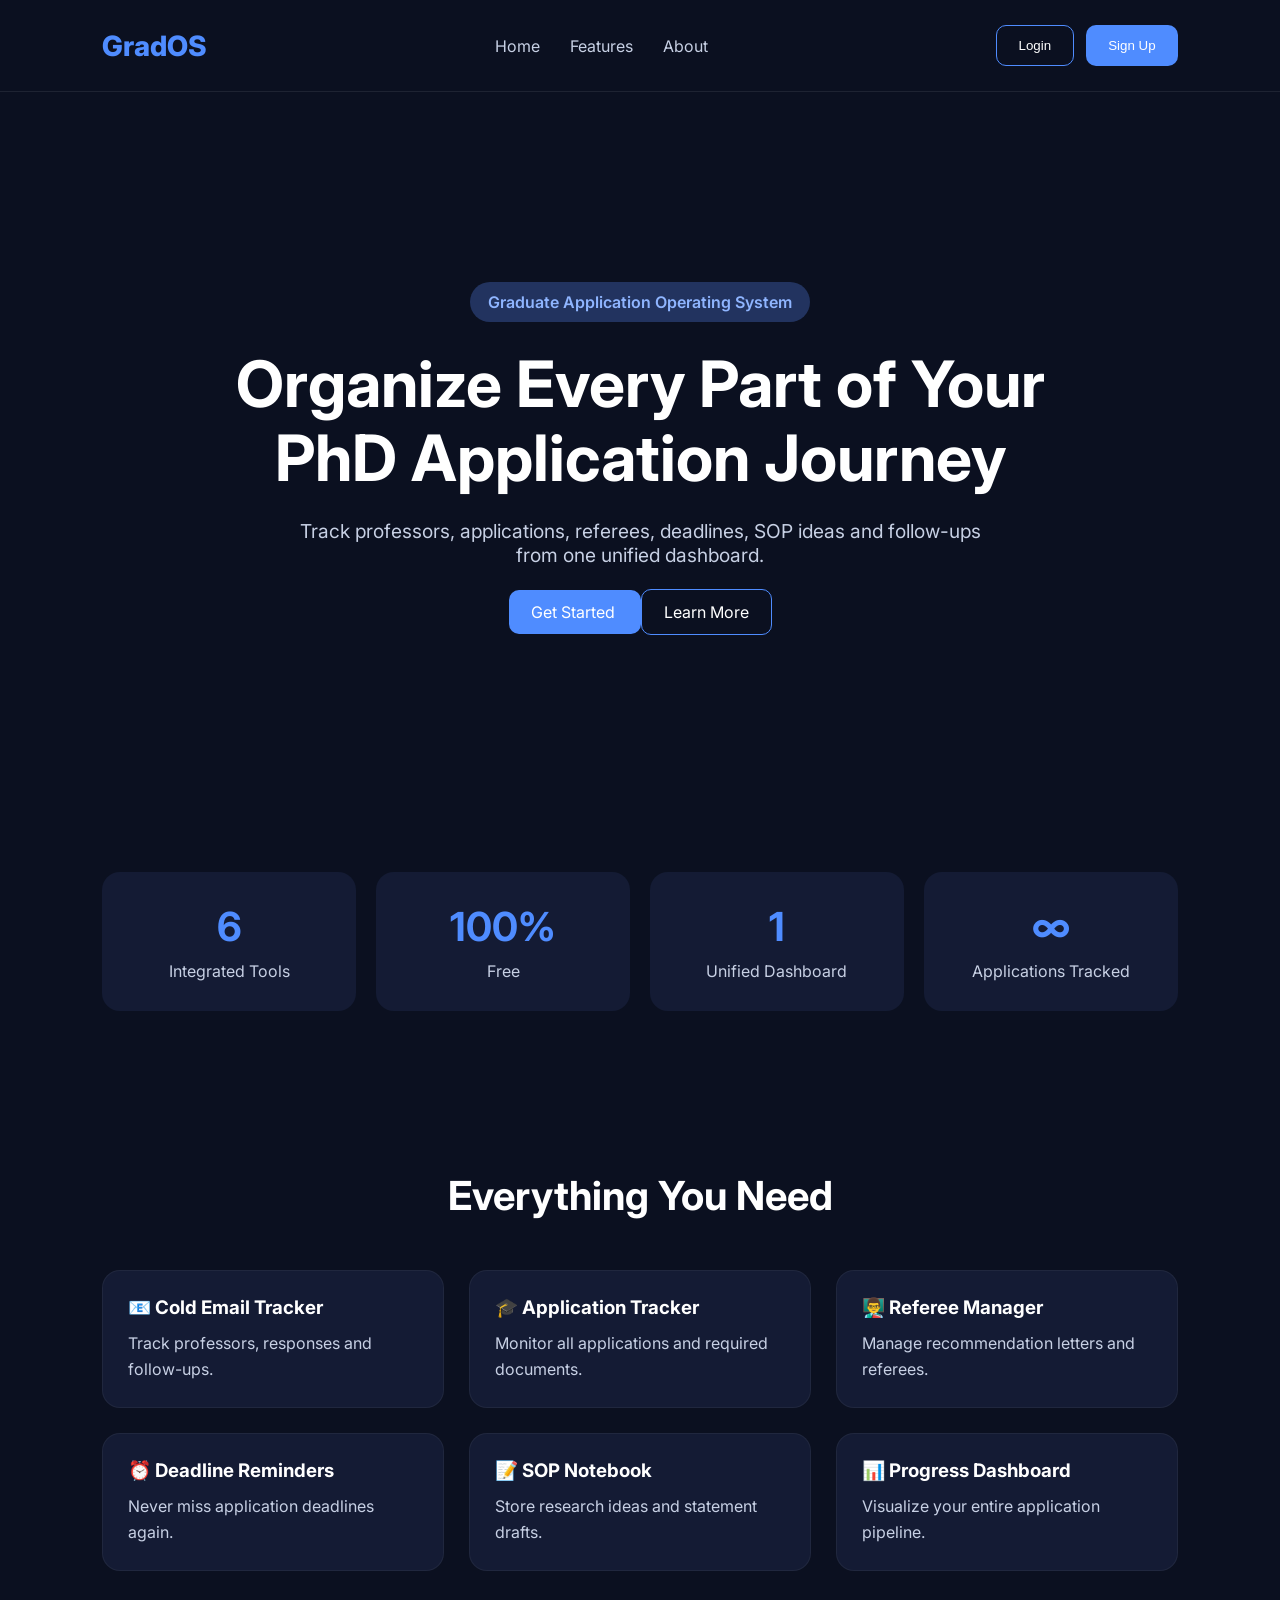
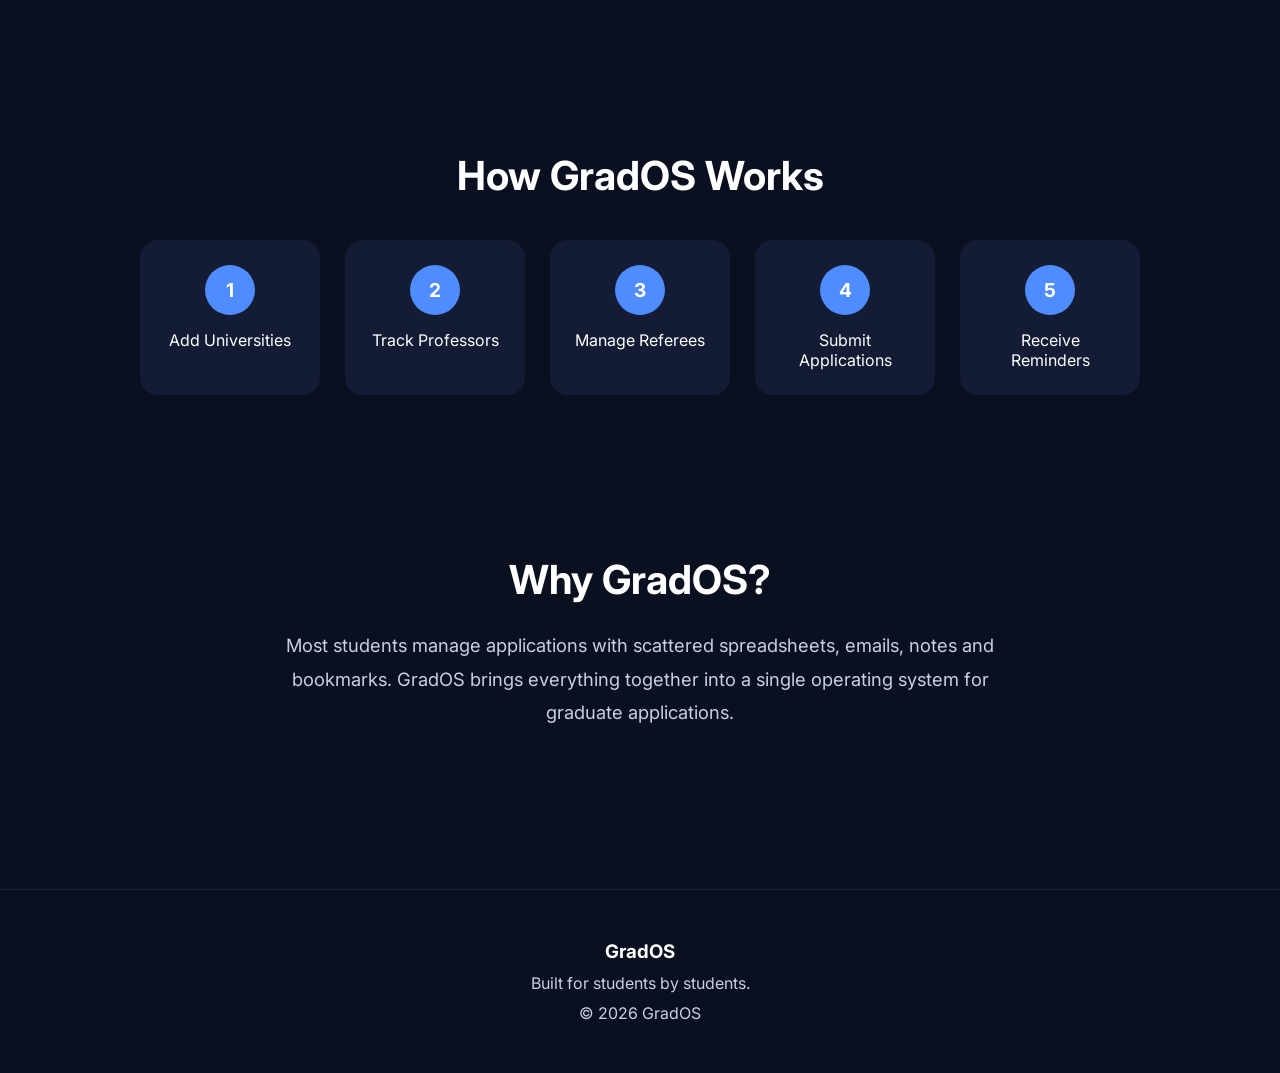
==== index.html @ ea934027 "Add files via upload" ====
<!DOCTYPE html>
<html lang="en">

<head>
    <meta charset="UTF-8">
    <meta name="viewport" content="width=device-width, initial-scale=1.0">
    <title>GradOS</title>

    <link rel="stylesheet" href="styles.css">

    <link href="https://fonts.googleapis.com/css2?family=Inter:wght@300;400;500;600;700;800&display=swap"
        rel="stylesheet">
</head>

<body>

    <!-- NAVBAR -->

    <nav class="navbar">

        <div class="logo">
            GradOS
        </div>

        <ul class="nav-links">
            <li><a href="#">Home</a></li>
            <li><a href="#features">Features</a></li>
            <li><a href="#">About</a></li>
        </ul>

        <div class="nav-buttons">
            <button class="btn-secondary">Login</button>
            <button class="btn-primary">Sign Up</button>
        </div>

    </nav>

    <!-- HERO -->

    <section class="hero">

        <div class="hero-content">

            <span class="badge">Graduate Application Operating System</span>

            <h1>
                Organize Every Part of Your
                PhD Application Journey
            </h1>

            <p>
                Track professors, applications, referees, deadlines,
                SOP ideas and follow-ups from one unified dashboard.
            </p>

                <a href="welcome.html" class="btn-primary">
                 Get Started
                </a>
                <a href="#features" class="btn-secondary">
                 Learn More
                </a>
            </div>

        </div>

    </section>



    <section class="stats-showcase">

        <div class="stat-box">
            <h2>6</h2>
            <p>Integrated Tools</p>
        </div>

        <div class="stat-box">
            <h2>100%</h2>
            <p>Free</p>
        </div>

        <div class="stat-box">
            <h2>1</h2>
            <p>Unified Dashboard</p>
        </div>

        <div class="stat-box">
            <h2>∞</h2>
            <p>Applications Tracked</p>
        </div>

    </section>

    

    <!-- FEATURES -->

    <section id="features" class="features">

        <h2>Everything You Need</h2>

        <div class="feature-grid">

            <div class="card">
                <h3>📧 Cold Email Tracker</h3>
                <p>Track professors, responses and follow-ups.</p>
            </div>

            <div class="card">
                <h3>🎓 Application Tracker</h3>
                <p>Monitor all applications and required documents.</p>
            </div>

            <div class="card">
                <h3>👨‍🏫 Referee Manager</h3>
                <p>Manage recommendation letters and referees.</p>
            </div>

            <div class="card">
                <h3>⏰ Deadline Reminders</h3>
                <p>Never miss application deadlines again.</p>
            </div>

            <div class="card">
                <h3>📝 SOP Notebook</h3>
                <p>Store research ideas and statement drafts.</p>
            </div>

            <div class="card">
                <h3>📊 Progress Dashboard</h3>
                <p>Visualize your entire application pipeline.</p>
            </div>

        </div>

    </section>



    <!-- WORKFLOW -->

    <section class="workflow">

        <h2>How GradOS Works</h2>

        <div class="steps">

            <div class="step">
                <span>1</span>
                <p>Add Universities</p>
            </div>

            <div class="step">
                <span>2</span>
                <p>Track Professors</p>
            </div>

            <div class="step">
                <span>3</span>
                <p>Manage Referees</p>
            </div>

            <div class="step">
                <span>4</span>
                <p>Submit Applications</p>
            </div>

            <div class="step">
                <span>5</span>
                <p>Receive Reminders</p>
            </div>

        </div>

    </section>
    <section class="why-grados">

        <h2>Why GradOS?</h2>

        <p>

        Most students manage applications with scattered spreadsheets,
        emails, notes and bookmarks.

        GradOS brings everything together into a single operating system
        for graduate applications.

    </p>

</section>

    <!-- FOOTER -->

    <footer>

        <h3>GradOS</h3>

        <p>
            Built for students by students.
        </p>

        <p>
            © 2026 GradOS
        </p>

    </footer>

</body>

</html>
---- styles.css ----
*{
    margin:0;
    padding:0;
    box-sizing:border-box;
}

body{
    font-family:'Inter',sans-serif;
    background:#0b1020;
    color:white;
}

.navbar{
    display:flex;
    justify-content:space-between;
    align-items:center;
    padding:25px 8%;
    border-bottom:1px solid rgba(255,255,255,0.08);
}

.logo{
    font-size:28px;
    font-weight:800;
    color:#4f8cff;
}

.nav-links{
    display:flex;
    gap:30px;
    list-style:none;
}

.nav-links a{
    text-decoration:none;
    color:#c7d0e4;
}

.nav-buttons{
    display:flex;
    gap:12px;
}

.btn-primary{
    background:#4f8cff;
    color:white;
    border:none;
    padding:12px 22px;
    border-radius:10px;
    cursor:pointer;
}

.btn-secondary{
    background:transparent;
    color:white;
    border:1px solid #4f8cff;
    padding:12px 22px;
    border-radius:10px;
    cursor:pointer;
}

.hero{
    min-height:80vh;
    display:flex;
    justify-content:center;
    align-items:center;
    text-align:center;
    padding:40px;
}

.hero-content{
    max-width:900px;
}

.badge{
    display:inline-block;
    background:#162443;
    color:#8fb5ff;
    padding:10px 18px;
    border-radius:50px;
    margin-bottom:25px;
}

.hero h1{
    font-size:4rem;
    line-height:1.1;
    margin-bottom:25px;
}

.hero p{
    font-size:1.2rem;
    color:#b6c1d8;
    margin-bottom:30px;
}

.hero-buttons{
    display:flex;
    justify-content:center;
    gap:15px;
}

.features{
    padding:100px 8%;
}

.features h2{
    text-align:center;
    margin-bottom:50px;
    font-size:2.5rem;
}

.feature-grid{
    display:grid;
    grid-template-columns:repeat(auto-fit,minmax(280px,1fr));
    gap:25px;
}

.card{
    background:#141b34;
    padding:30px;
    border-radius:18px;
    transition:0.3s;
}

.card:hover{
    transform:translateY(-5px);
}

.card h3{
    margin-bottom:15px;
}

.card p{
    color:#b6c1d8;
}

.workflow{
    padding:100px 8%;
    text-align:center;
}

.workflow h2{
    margin-bottom:50px;
    font-size:2.5rem;
}

.steps{
    display:flex;
    justify-content:center;
    gap:25px;
    flex-wrap:wrap;
}

.step{
    background:#141b34;
    padding:25px;
    width:180px;
    border-radius:15px;
}

.step span{
    display:inline-flex;
    align-items:center;
    justify-content:center;
    width:50px;
    height:50px;
    border-radius:50%;
    background:#4f8cff;
    font-weight:bold;
    margin-bottom:15px;
}

footer{
    padding:50px;
    text-align:center;
    border-top:1px solid rgba(255,255,255,0.08);
    color:#b6c1d8;
}

footer h3{
    color:white;
    margin-bottom:10px;
}
.dashboard{
padding:50px 8%;
}

.dashboard h1{
margin-bottom:40px;
}

.stats-grid{
display:grid;
grid-template-columns:repeat(auto-fit,minmax(220px,1fr));
gap:20px;
margin-bottom:50px;
}

.stat-card{
background:#141b34;
padding:30px;
border-radius:15px;
}

.stat-card h2{
font-size:2.5rem;
margin-bottom:10px;
}

.module-grid{
display:grid;
grid-template-columns:repeat(auto-fit,minmax(250px,1fr));
gap:20px;
}

.module-card{
background:#141b34;
padding:30px;
border-radius:15px;
cursor:pointer;
transition:0.3s;
}

.module-card:hover{
transform:translateY(-5px);
}
.page-container{
padding:50px 8%;
}

.page-header{
display:flex;
justify-content:space-between;
align-items:center;
margin-bottom:30px;
}

.page-header h1{
font-size:2.5rem;
margin-bottom:8px;
}

.page-header p{
color:#b6c1d8;
}

.app-form{
background:#141b34;
padding:25px;
border-radius:16px;
display:flex;
gap:15px;
flex-wrap:wrap;
margin-bottom:30px;
}

.app-form input,
.app-form select{
background:#0b1020;
border:1px solid #2a355d;
color:white;
padding:12px;
border-radius:10px;
}

.hidden{
display:none;
}

.table-wrapper{
background:#141b34;
border-radius:16px;
overflow:hidden;
}

table{
width:100%;
border-collapse:collapse;
}

th{
text-align:left;
padding:20px;
background:#1b2547;
}

td{
padding:20px;
border-top:1px solid rgba(255,255,255,0.05);
}

tr:hover{
background:#1a2240;
}
.module-card{
background:#141b34;
padding:30px;
border-radius:15px;
cursor:pointer;
transition:0.3s;
text-decoration:none;
color:white;
display:block;
}

.module-card:hover{
transform:translateY(-5px);
}
.status{
padding:6px 12px;
border-radius:999px;
font-size:0.85rem;
font-weight:600;
}

.waiting{
background:#1f3a5f;
color:#7fb5ff;
}

.positive{
background:#1f4d34;
color:#5cff96;
}

.negative{
background:#5c2222;
color:#ff8080;
}

.followup{
background:#5a4414;
color:#ffd76b;
}
.notes-grid{
display:grid;
grid-template-columns:
repeat(auto-fit,minmax(320px,1fr));
gap:20px;
}

.note-card{
background:#141b34;
padding:25px;
border-radius:16px;
}

.note-card h3{
margin-bottom:10px;
}

.note-card p{
margin-top:15px;
color:#c7d0e4;
line-height:1.6;
white-space:pre-wrap;
}

.note-university{
display:inline-block;
background:#22335f;
padding:6px 12px;
border-radius:999px;
font-size:0.85rem;
color:#8fb5ff;
}

textarea{
width:100%;
background:#0b1020;
border:1px solid #2a355d;
color:white;
padding:15px;
border-radius:10px;
resize:vertical;
}

.delete-btn{
margin-top:15px;
background:#c0392b;
border:none;
padding:10px 15px;
border-radius:8px;
color:white;
cursor:pointer;
}
/* ===================================
   APPLICATIONS V2
=================================== */

.applications-grid{
display:grid;
grid-template-columns:
repeat(auto-fit,minmax(420px,1fr));
gap:25px;
margin-top:30px;
}

.application-card{
background:#141b34;
padding:25px;
border-radius:18px;
border:1px solid rgba(255,255,255,0.05);
transition:0.3s;
}

.application-card:hover{
transform:translateY(-4px);
}

.card-top{
display:flex;
justify-content:space-between;
align-items:center;
margin-bottom:15px;
}

.card-top h3{
font-size:1.4rem;
margin-bottom:5px;
}

.card-top p{
color:#b6c1d8;
}

.status-badge{
background:#22335f;
color:#8fb5ff;
padding:8px 14px;
border-radius:999px;
font-size:0.85rem;
font-weight:600;
}

.deadline{
color:#c7d0e4;
margin-bottom:15px;
}

/* ===================================
   PROGRESS BAR
=================================== */

.progress-bar{
height:12px;
background:#0b1020;
border-radius:999px;
overflow:hidden;
margin-bottom:10px;
}

.progress-fill{
height:100%;
background:#4f8cff;
border-radius:999px;
transition:0.5s;
}

.progress-text{
font-size:0.9rem;
color:#b6c1d8;
margin-bottom:20px;
}

/* ===================================
   CARD BUTTONS
=================================== */

.card-buttons{
display:flex;
gap:10px;
margin-bottom:15px;
}

.card-buttons button{
cursor:pointer;
}

/* ===================================
   DETAILS
=================================== */

.details-section{
display:none;
margin-top:15px;
padding-top:15px;
border-top:1px solid rgba(255,255,255,0.08);
}

.detail-row{
display:flex;
justify-content:space-between;
padding:10px 0;
border-bottom:1px solid rgba(255,255,255,0.05);
}

.detail-row span:first-child{
font-weight:600;
}

.detail-row span:last-child{
color:#8fb5ff;
}

/* ===================================
   DELETE BUTTON
=================================== */

.delete-btn{
background:#c0392b;
border:none;
padding:12px 18px;
border-radius:10px;
color:white;
font-weight:600;
cursor:pointer;
transition:0.3s;
}

.delete-btn:hover{
background:#a93226;
}

/* ===================================
   FORM IMPROVEMENTS
=================================== */

.app-form label{
width:100%;
font-weight:600;
margin-top:10px;
color:#c7d0e4;
}

.app-form select{
background:#0b1020;
border:1px solid #2a355d;
color:white;
padding:12px;
border-radius:10px;
min-width:220px;
}

.app-form input{
min-width:220px;
}

/* ===================================
   MOBILE
=================================== */

@media(max-width:768px){

.card-top{
flex-direction:column;
align-items:flex-start;
gap:10px;
}

.card-buttons{
flex-direction:column;
}

.applications-grid{
grid-template-columns:1fr;
}

}
/* ==================================
   DEADLINES PAGE
================================== */

.deadlines-grid{
display:grid;
grid-template-columns:
repeat(auto-fit,minmax(320px,1fr));
gap:20px;
margin-top:30px;
}

.deadline-card{
background:#141b34;
padding:25px;
border-radius:16px;
border-left:6px solid #4f8cff;
transition:0.3s;
}

.deadline-card:hover{
transform:translateY(-4px);
}

.deadline-card h3{
margin-bottom:10px;
font-size:1.2rem;
}

.deadline-card p{
margin-bottom:8px;
color:#c7d0e4;
}

.deadline-card span{
display:inline-block;
margin-top:10px;
font-weight:600;
}

/* ==================================
   OVERDUE
================================== */

.deadline-overdue{
border-left:6px solid #e74c3c;
}

.deadline-overdue span{
color:#ff6b6b;
}

/* ==================================
   THIS WEEK
================================== */

.deadline-week{
border-left:6px solid #f39c12;
}

.deadline-week span{
color:#ffd166;
}

/* ==================================
   NORMAL
================================== */

.deadline-normal{
border-left:6px solid #2ecc71;
}

.deadline-normal span{
color:#5cff96;
}

/* ==================================
   MOBILE
================================== */

@media(max-width:768px){

.deadlines-grid{
grid-template-columns:1fr;
}

}

.finder-grid{
display:grid;
grid-template-columns:
repeat(auto-fit,minmax(300px,1fr));
gap:20px;
margin-top:30px;
}

.finder-card{
background:#141b34;
padding:25px;
border-radius:16px;
text-decoration:none;
color:white;
transition:0.3s;
border:1px solid rgba(255,255,255,0.05);
}

.finder-card:hover{
transform:translateY(-5px);
}

.finder-card h3{
margin-bottom:10px;
}

.finder-card p{
color:#b6c1d8;
}

/* ==================================
   LANDING PAGE STATS
================================== */

.stats-showcase{
display:grid;
grid-template-columns:
repeat(auto-fit,minmax(220px,1fr));
gap:20px;
padding:60px 8%;
}

.stat-box{
background:#141b34;
padding:30px;
border-radius:18px;
text-align:center;
transition:0.3s;
}

.stat-box:hover{
transform:translateY(-5px);
}

.stat-box h2{
font-size:2.5rem;
margin-bottom:10px;
color:#4f8cff;
}

.stat-box p{
color:#c7d0e4;
font-size:1rem;
}

/* ==================================
   WHY GRADOS
================================== */

.why-grados{
padding:80px 10%;
text-align:center;
max-width:1000px;
margin:auto;
}

.why-grados h2{
font-size:2.5rem;
margin-bottom:25px;
}

.why-grados p{
font-size:1.15rem;
line-height:1.8;
color:#c7d0e4;
}

/* ==================================
   FEATURE CARDS IMPROVEMENT
================================== */

.card{
background:#141b34;
padding:25px;
border-radius:18px;
transition:0.3s;
border:1px solid rgba(255,255,255,0.05);
}

.card:hover{
transform:translateY(-6px);
}

.card h3{
margin-bottom:12px;
}

.card p{
color:#c7d0e4;
line-height:1.6;
}

/* ==================================
   HERO IMPROVEMENTS
================================== */

.hero{
padding:120px 8%;
text-align:center;
}

.hero-content{
max-width:850px;
margin:auto;
}

.hero h1{
font-size:4rem;
line-height:1.15;
margin-bottom:25px;
}

.hero p{
font-size:1.2rem;
color:#c7d0e4;
max-width:700px;
margin:auto;
margin-bottom:35px;
}

.badge{
display:inline-block;
padding:10px 18px;
background:#22335f;
border-radius:999px;
color:#8fb5ff;
margin-bottom:25px;
font-weight:600;
}

/* ==================================
   BUTTONS
================================== */

.hero-buttons{
display:flex;
justify-content:center;
gap:15px;
flex-wrap:wrap;
}

.btn-primary,
.btn-secondary{
text-decoration:none;
}

/* ==================================
   WORKFLOW
================================== */

.workflow{
padding:80px 8%;
text-align:center;
}

.workflow h2{
margin-bottom:40px;
}

.steps{
display:flex;
justify-content:center;
gap:25px;
flex-wrap:wrap;
}

.step{
background:#141b34;
padding:25px;
border-radius:18px;
width:180px;
}

.step span{
display:flex;
align-items:center;
justify-content:center;
width:50px;
height:50px;
border-radius:50%;
background:#4f8cff;
font-weight:700;
font-size:1.2rem;
margin:auto;
margin-bottom:15px;
}

/* ==================================
   FOOTER
================================== */

footer{
margin-top:80px;
padding:50px;
text-align:center;
border-top:1px solid rgba(255,255,255,0.08);
}

footer p{
color:#c7d0e4;
margin-top:10px;
}

/* ==================================
   MOBILE
================================== */

@media(max-width:768px){

.hero h1{
font-size:2.5rem;
}

.hero p{
font-size:1rem;
}

.stats-showcase{
grid-template-columns:1fr 1fr;
}

.steps{
flex-direction:column;
align-items:center;
}

.step{
width:100%;
max-width:300px;
}

}
/* ==============================
   WELCOME PAGE
============================== */

.welcome-container{
min-height:100vh;
display:flex;
justify-content:center;
align-items:center;
padding:20px;
}

.welcome-card{
background:#141b34;
padding:40px;
border-radius:20px;
width:100%;
max-width:500px;
text-align:center;
}

.welcome-card h1{
margin-bottom:15px;
}

.welcome-card p{
margin-bottom:25px;
color:#c7d0e4;
}

.welcome-card input{
width:100%;
padding:14px;
margin-bottom:15px;
border-radius:10px;
border:1px solid #2a355d;
background:#0b1020;
color:white;
font-size:1rem;
}

.welcome-card button{
width:100%;
margin-top:10px;
}

/* ==============================
   USER EMAIL
============================== */

#userEmailDisplay{
color:#8fb5ff;
margin-top:10px;
margin-bottom:20px;
}
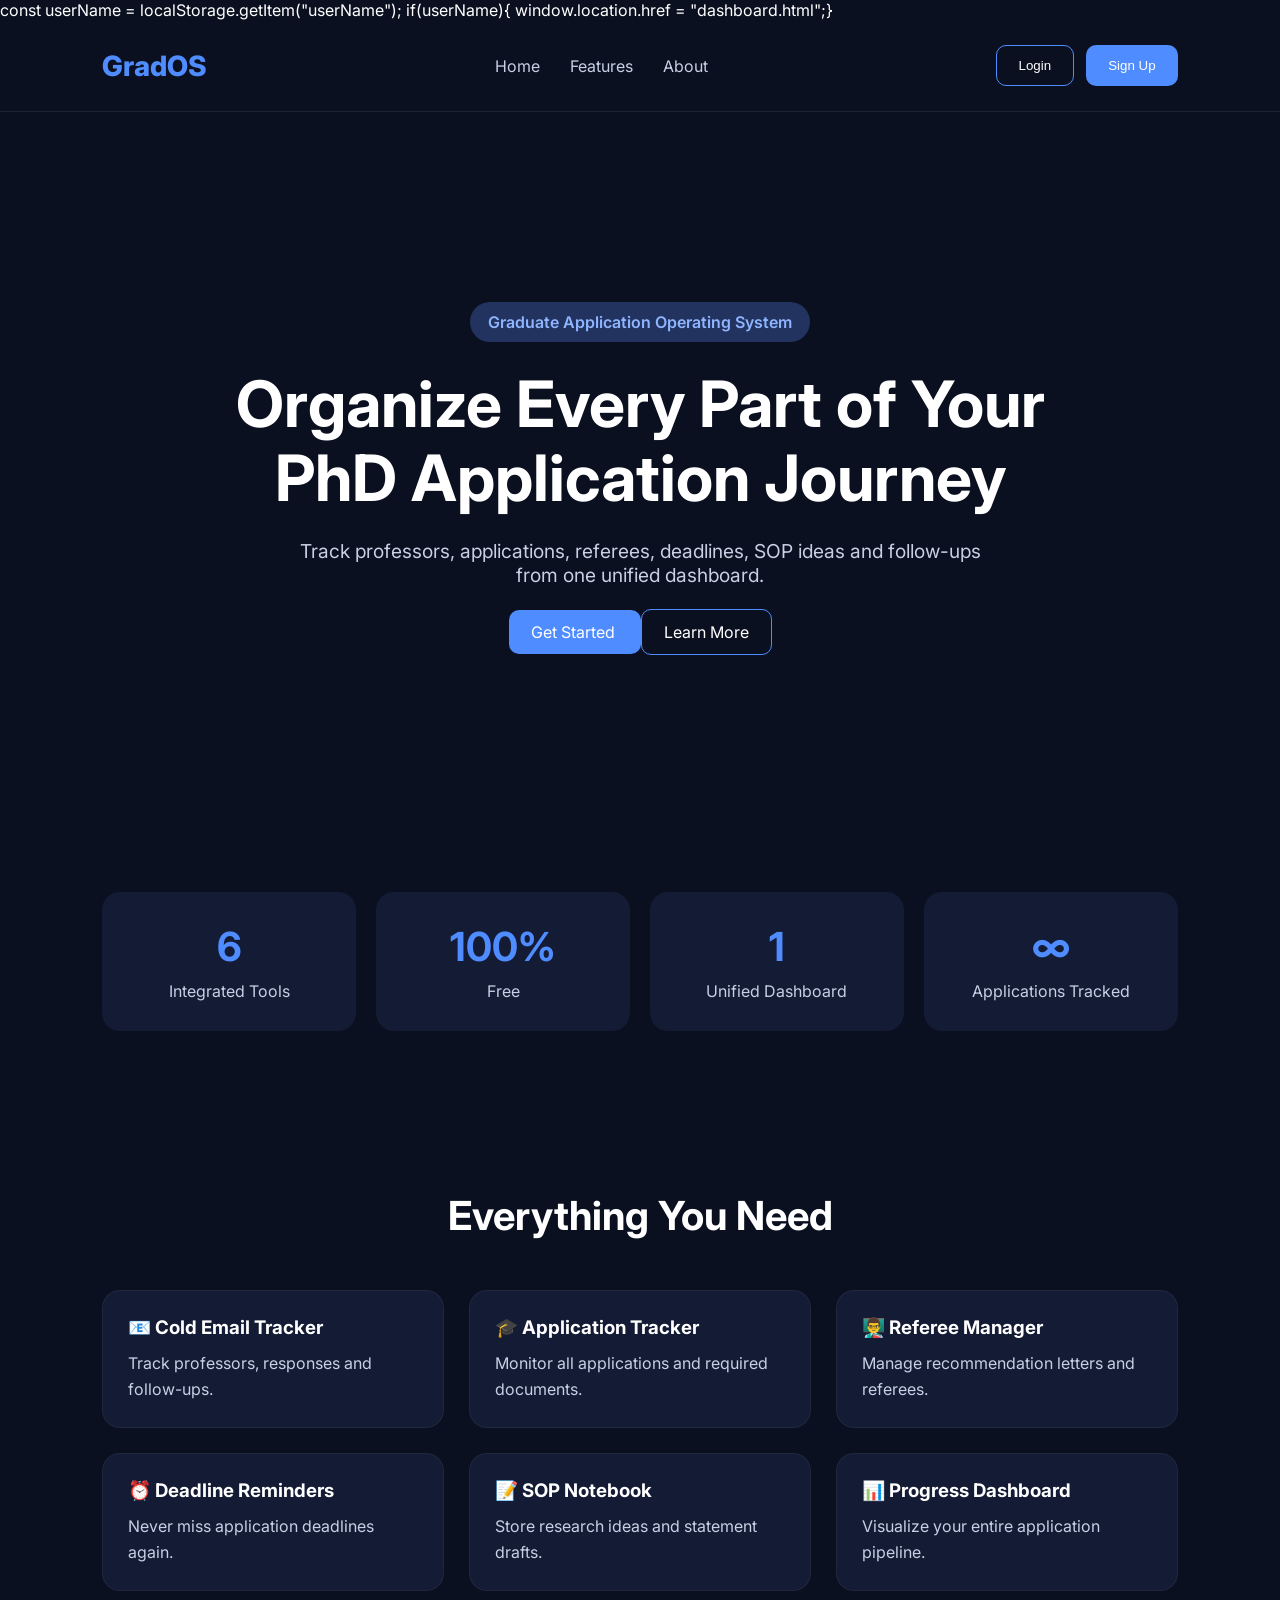
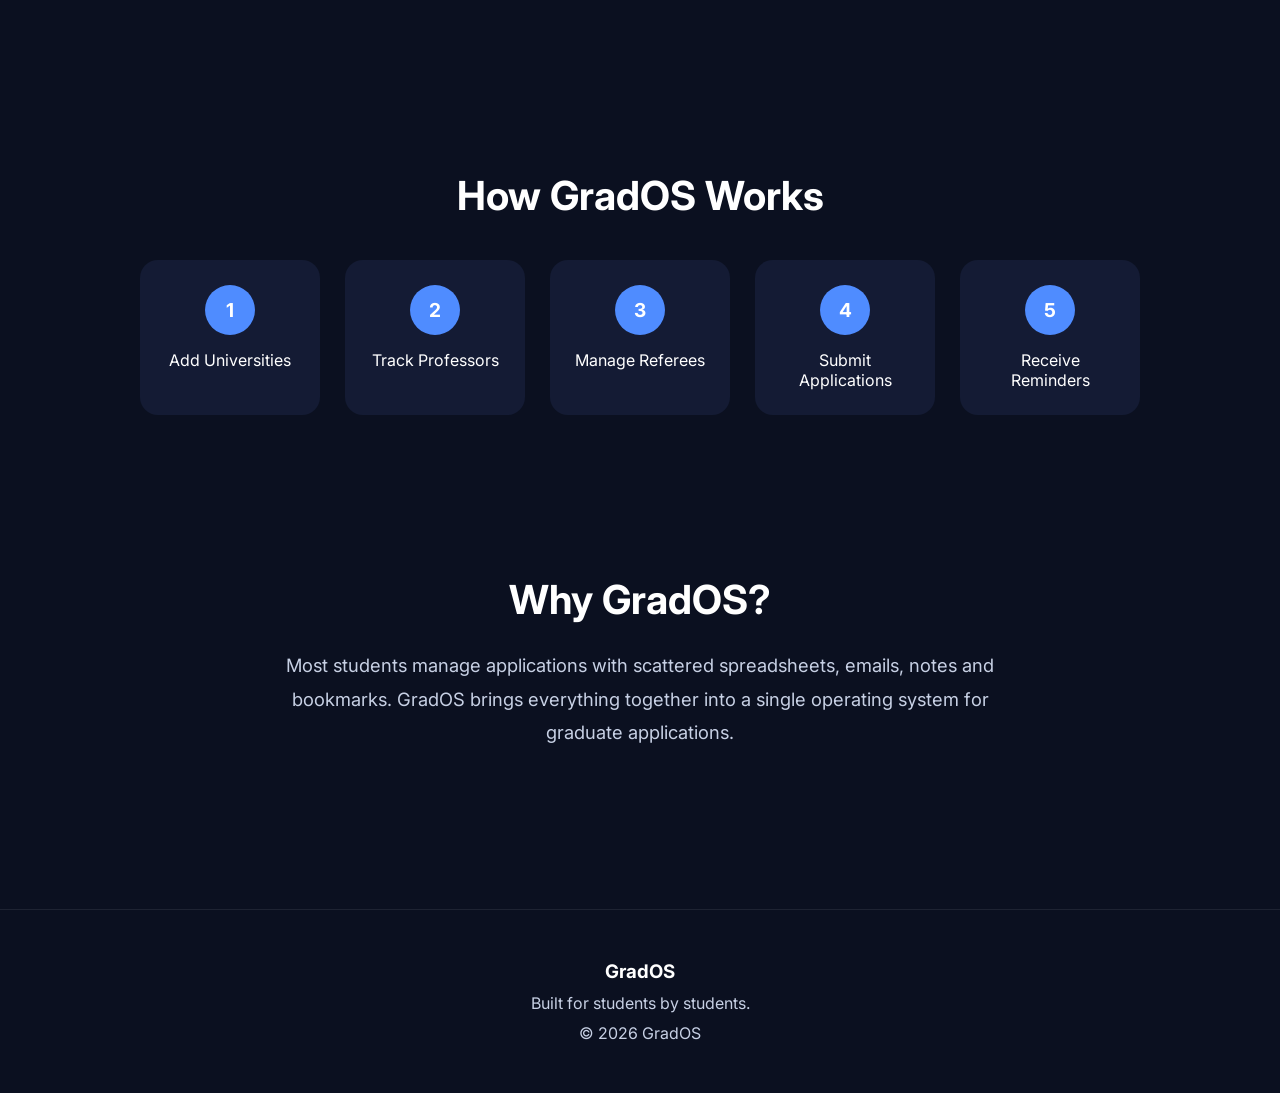
==== commit 33840e7b: "Update index.html" ====
--- a/index.html
+++ b/index.html
@@ -1,5 +1,6 @@
 <!DOCTYPE html>
 <html lang="en">
+
 
 <head>
     <meta charset="UTF-8">
@@ -10,8 +11,30 @@
 
     <link href="https://fonts.googleapis.com/css2?family=Inter:wght@300;400;500;600;700;800&display=swap"
         rel="stylesheet">
-</head>
-
+<!-- Google Analytics -->
+<script async src="https://www.googletagmanager.com/gtag/js?id=G-93NNV4VVHM"></script>
+<script>
+window.dataLayer = window.dataLayer || [];
+
+function gtag(){
+dataLayer.push(arguments);
+}
+
+gtag('js', new Date());
+
+gtag('config', 'G-93NNV4VVHM');
+
+console.log("Analytics Loaded");
+</script>
+
+const userName =
+localStorage.getItem("userName");
+
+if(userName){
+window.location.href =
+"dashboard.html";}
+
+</script>
 <body>
 
     <!-- NAVBAR -->
@@ -207,4 +230,4 @@
 
 </body>
 
-</html>+</html>
--- a/styles.css
+++ b/styles.css
@@ -960,4 +960,256 @@
 color:#8fb5ff;
 margin-top:10px;
 margin-bottom:20px;
-}+}
+
+/* ==========================
+   GLOBAL SEARCH
+========================== */
+
+.search-section{
+margin-bottom:30px;
+}
+
+#globalSearch{
+width:100%;
+padding:15px;
+border-radius:12px;
+border:none;
+background:#141b34;
+color:white;
+font-size:1rem;
+}
+
+#searchResults{
+margin-top:15px;
+display:flex;
+flex-direction:column;
+gap:10px;
+}
+
+.search-result{
+background:#141b34;
+padding:15px;
+border-radius:12px;
+border-left:4px solid #4f8cff;
+}
+
+.search-result h4{
+margin-bottom:5px;
+}
+
+.search-result p{
+color:#c7d0e4;
+}
+/* ==========================
+   SEARCH SECTION
+========================== */
+
+.search-section{
+display:flex;
+gap:12px;
+margin-bottom:25px;
+align-items:center;
+flex-wrap:wrap;
+}
+
+#globalSearch{
+flex:1;
+padding:14px 18px;
+border:none;
+border-radius:12px;
+background:#141b34;
+color:white;
+font-size:1rem;
+outline:none;
+}
+
+#globalSearch:focus{
+box-shadow:0 0 0 2px #4f8cff;
+}
+
+#searchBtn{
+padding:14px 24px;
+border:none;
+border-radius:12px;
+background:linear-gradient(
+135deg,
+#4f8cff,
+#6ca7ff
+);
+color:white;
+font-weight:600;
+font-size:1rem;
+cursor:pointer;
+transition:0.3s;
+}
+
+#searchBtn:hover{
+transform:translateY(-2px);
+box-shadow:
+0 8px 20px rgba(79,140,255,0.35);
+}
+
+#searchBtn:active{
+transform:scale(0.97);
+}
+/* ==========================
+   SETTINGS PAGE
+========================== */
+
+.settings-card{
+max-width:600px;
+margin:30px auto;
+background:#141b34;
+padding:30px;
+border-radius:16px;
+}
+
+.settings-card label{
+display:block;
+margin-top:15px;
+margin-bottom:8px;
+font-weight:600;
+}
+
+.settings-card input{
+width:100%;
+padding:14px;
+border:none;
+border-radius:10px;
+background:#0d1428;
+color:white;
+font-size:1rem;
+margin-bottom:10px;
+}
+
+.settings-card button{
+margin-top:15px;
+width:100%;
+}
+.fee-display{
+margin-top:8px;
+font-weight:600;
+color:#4f8cff;
+}
+
+/* =====================
+   QUOTE CARD
+===================== */
+
+.quote-card{
+
+background:#141b34;
+
+padding:20px;
+
+border-radius:16px;
+
+margin-bottom:25px;
+
+}
+
+.quote-card h3{
+
+margin-bottom:10px;
+
+}
+
+.quote-card p{
+
+font-size:1.05rem;
+
+line-height:1.6;
+
+color:#d5dff7;
+
+}
+.chart-card{
+
+background:#141b34;
+
+padding:25px;
+
+border-radius:16px;
+
+margin-top:25px;
+
+margin-bottom:25px;
+
+}
+
+.chart-card h3{
+
+margin-bottom:20px;
+
+}
+
+#applicationsChart{
+
+max-height:350px;
+
+}
+.logo-container{
+display:flex;
+align-items:center;
+gap:12px;
+}
+
+.dashboard-logo{
+width:42px;
+height:42px;
+object-fit:contain;
+}
+
+.logo-text{
+font-size:1.8rem;
+font-weight:700;
+color:#4f8cff;
+}
+.support-section{
+
+display:grid;
+
+grid-template-columns:
+repeat(
+auto-fit,
+minmax(300px,1fr)
+);
+
+gap:20px;
+
+margin-top:30px;
+
+}
+
+.support-card{
+
+background:#141b34;
+
+padding:25px;
+
+border-radius:16px;
+
+transition:0.3s;
+
+}
+
+.support-card:hover{
+
+transform:translateY(-3px);
+
+}
+
+.support-card h3{
+
+margin-bottom:15px;
+
+}
+
+.support-card p{
+
+color:#d5dff7;
+
+line-height:1.6;
+
+}
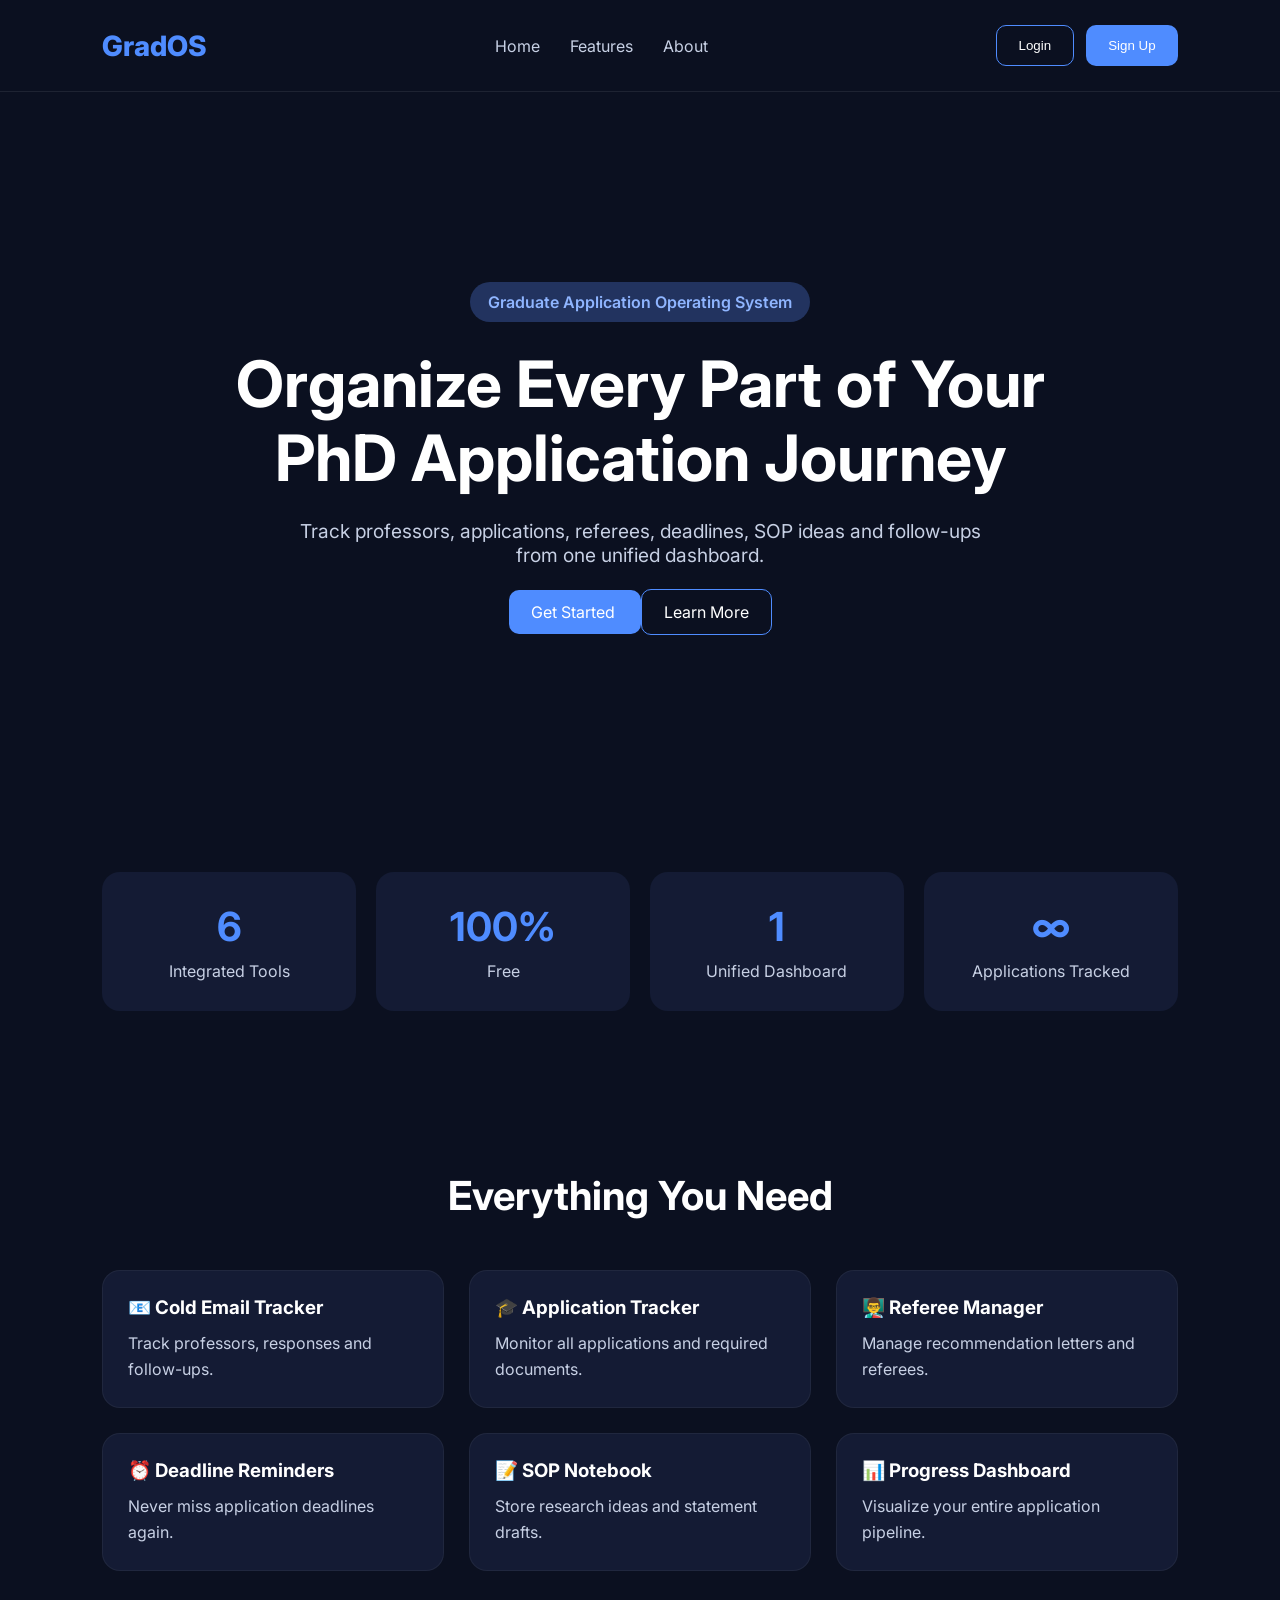
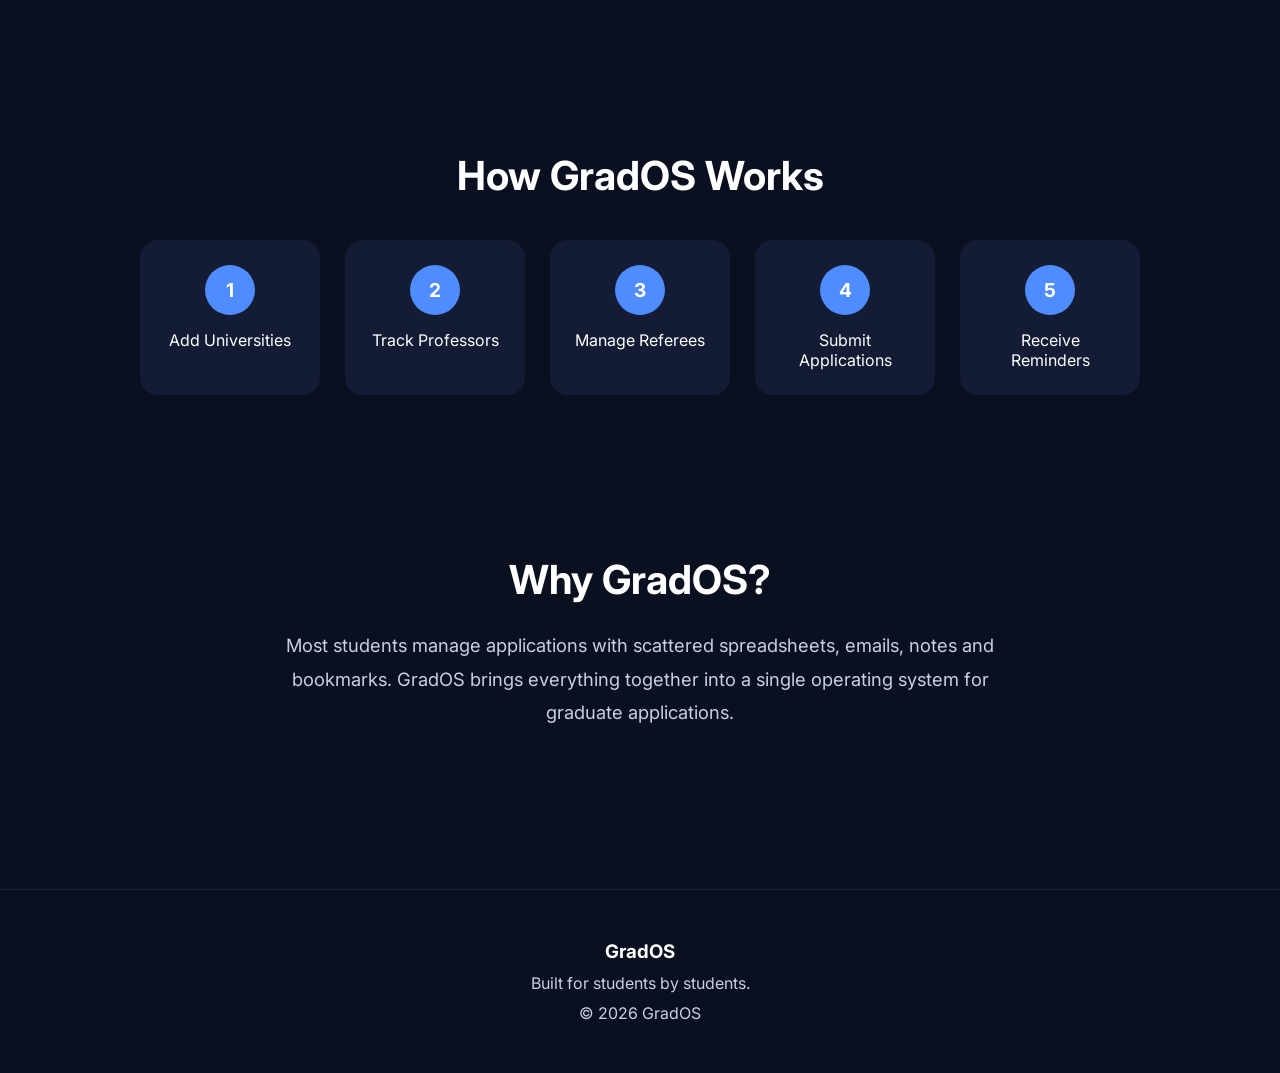
==== commit 757efe10: "Update index.html" ====
--- a/index.html
+++ b/index.html
@@ -26,7 +26,7 @@
 
 console.log("Analytics Loaded");
 </script>
-
+<script>
 const userName =
 localStorage.getItem("userName");
 
